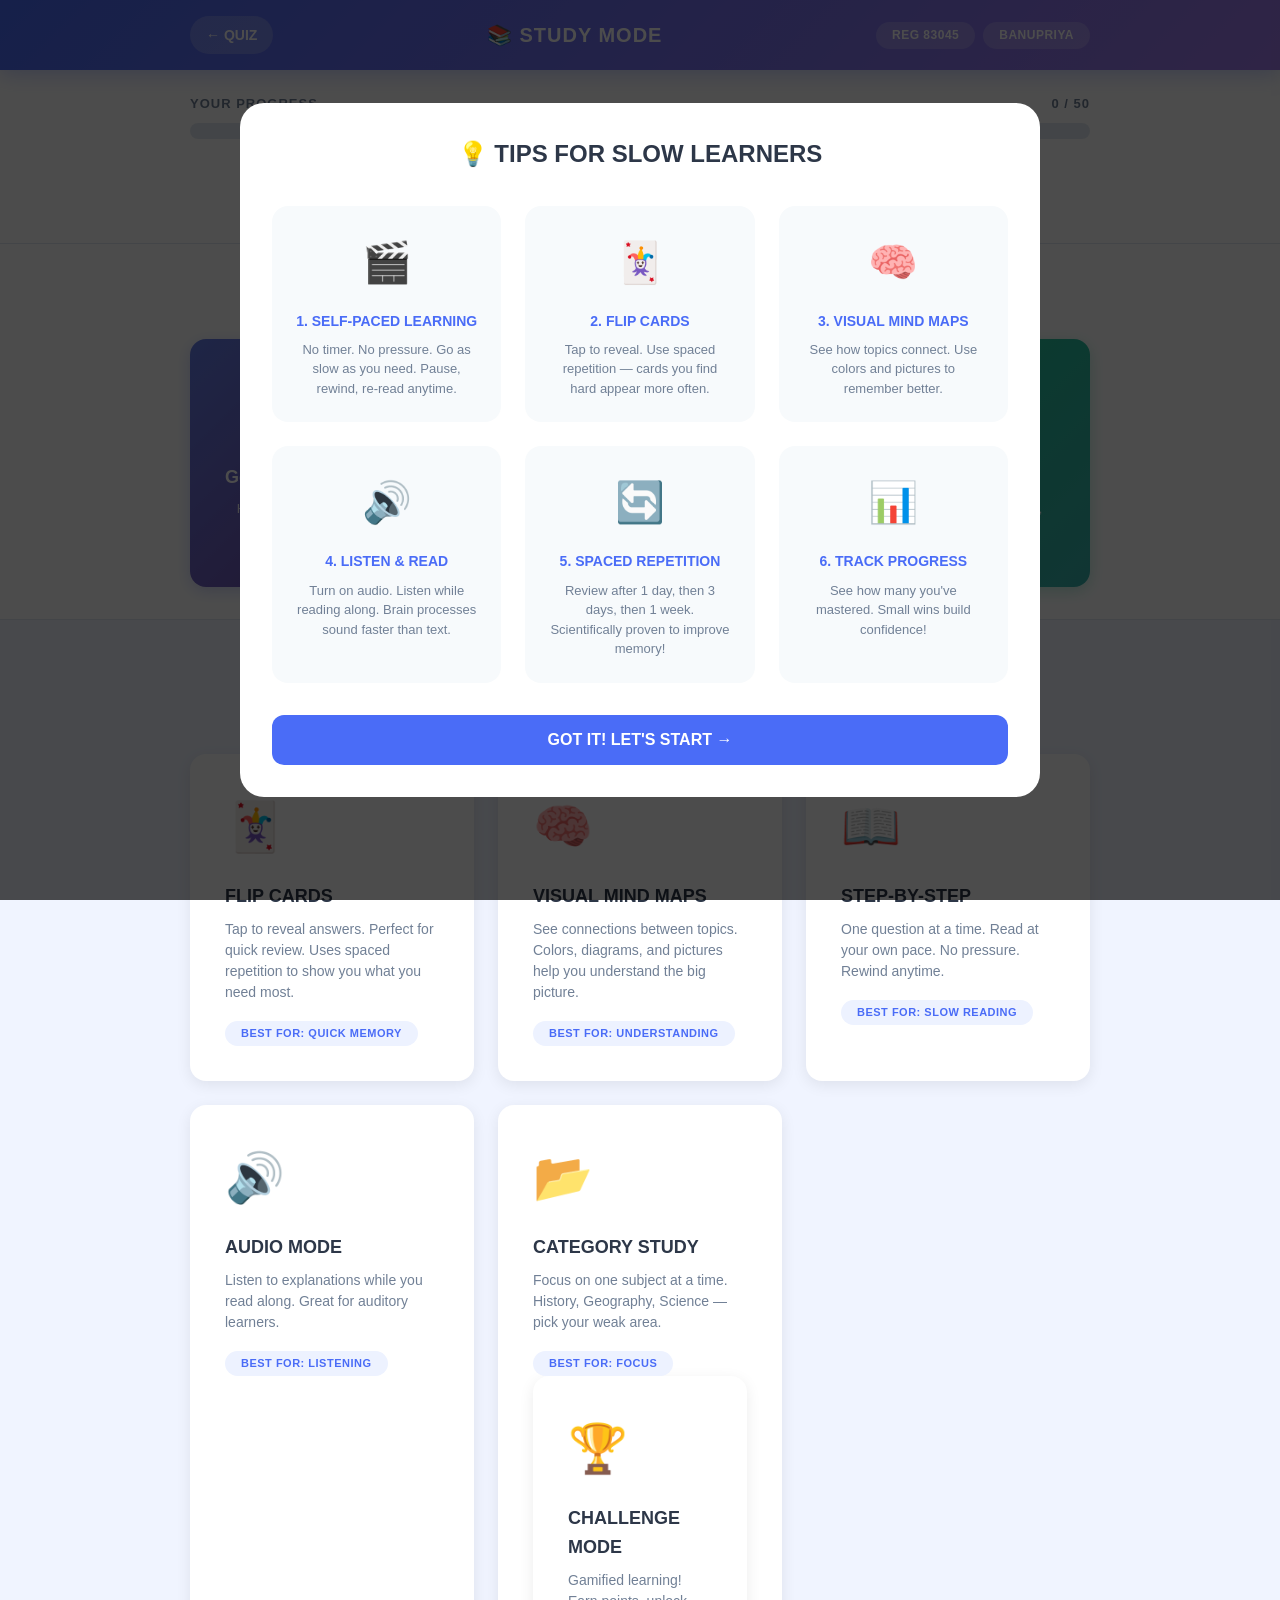
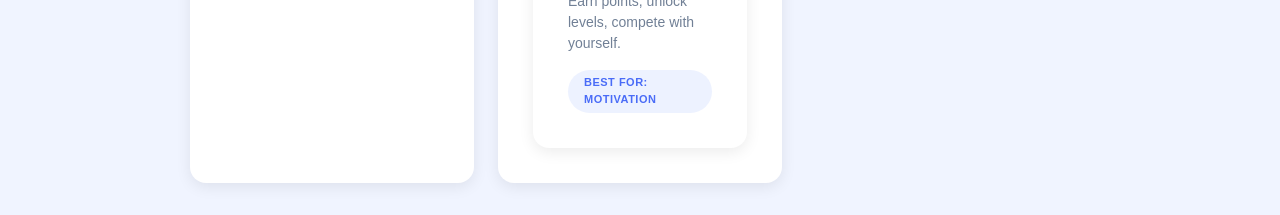
==== study.html @ 8442267d "Add study mode with slow-learner features and resources" ====
<!DOCTYPE html>
<html lang="en">
<head>
    <meta charset="UTF-8">
    <meta name="viewport" content="width=device-width, initial-scale=1.0">
    <title>PSG Polytechnic — Study Mode (Slow Learner Friendly)</title>
    <link rel="stylesheet" href="css/study.css">
</head>
<body>

    <!-- ═══════ HEADER ═══════ -->
    <header class="study-header">
        <div class="header-inner">
            <a href="index.html" class="back-btn">← QUIZ</a>
            <h1 class="header-title">📚 STUDY MODE</h1>
            <div class="header-info">
                <span class="reg-chip">REG 83045</span>
                <span class="name-chip">BANUPRIYA</span>
            </div>
        </div>
    </header>

    <!-- ═══════ PROGRESS BAR ═══════ -->
    <div class="progress-section">
        <div class="progress-inner">
            <div class="progress-label">
                <span>YOUR PROGRESS</span>
                <span id="progress-text">0 / 1000</span>
            </div>
            <div class="progress-bar">
                <div class="progress-fill" id="progress-fill"></div>
            </div>
            <div class="progress-stats">
                <div class="stat">
                    <span class="stat-num" id="stat-mastered">0</span>
                    <span class="stat-label">MASTERED</span>
                </div>
                <div class="stat">
                    <span class="stat-num" id="stat-learning">0</span>
                    <span class="stat-label">LEARNING</span>
                </div>
                <div class="stat">
                    <span class="stat-num" id="stat-new">1000</span>
                    <span class="stat-label">NEW</span>
                </div>
            </div>
        </div>
    </div>

    <!-- ═══════ STUDY RESOURCES ═══════ -->
    <div class="resources-section">
        <div class="resources-inner">
            <h2 class="section-title">⭐ STUDY RESOURCES</h2>
            <div class="resources-grid">
                <a href="study.html?cat=HISTORY" class="resource-card">
                    <div class="resource-icon">📚</div>
                    <h3>General Studies</h3>
                    <p>History, Geography, Polity, Economics, Science</p>
                </a>
                <a href="study.html?cat=APTITUDE" class="resource-card">
                    <div class="resource-icon">🔢</div>
                    <h3>Aptitude</h3>
                    <p>Maths, Reasoning, Problem Solving</p>
                </a>
                <a href="study.html?cat=TAMIL" class="resource-card">
                    <div class="resource-icon">📝</div>
                    <h3>Tamil Grammar</h3>
                    <p>இலக்கணம், சொல், பொருள், அணி</p>
                </a>
                <a href="study.html?cat=COMPUTER" class="resource-card">
                    <div class="resource-icon">💻</div>
                    <h3>Computer</h3>
                    <p>MS Office, Internet, Basics, Hardware</p>
                </a>
            </div>
        </div>
    </div>

    <!-- ═══════ MODE SELECTOR ═══════ -->
    <div class="mode-section">
        <div class="mode-inner">
            <h2 class="section-title">CHOOSE YOUR LEARNING MODE</h2>
            <p class="section-subtitle">Pick what works best for you right now. You can switch anytime!</p>
            
            <div class="mode-grid">
                <!-- FLIP CARDS -->
                <div class="mode-card" onclick="startMode('flipcards')">
                    <div class="mode-icon">🃏</div>
                    <h3>FLIP CARDS</h3>
                    <p>Tap to reveal answers. Perfect for quick review. Uses spaced repetition to show you what you need most.</p>
                    <div class="mode-tag">BEST FOR: Quick Memory</div>
                </div>

                <!-- VISUAL MIND MAPS -->
                <div class="mode-card" onclick="startMode('mindmap')">
                    <div class="mode-icon">🧠</div>
                    <h3>VISUAL MIND MAPS</h3>
                    <p>See connections between topics. Colors, diagrams, and pictures help you understand the big picture.</p>
                    <div class="mode-tag">BEST FOR: Understanding</div>
                </div>

                <!-- STEP-BY-STEP -->
                <div class="mode-card" onclick="startMode('stepbystep')">
                    <div class="mode-icon">📖</div>
                    <h3>STEP-BY-STEP</h3>
                    <p>One question at a time. Read at your own pace. No pressure. Rewind anytime.</p>
                    <div class="mode-tag">BEST FOR: Slow Reading</div>
                </div>

                <!-- AUDIO MODE -->
                <div class="mode-card" onclick="startMode('audio')">
                    <div class="mode-icon">🔊</div>
                    <h3>AUDIO MODE</h3>
                    <p>Listen to explanations while you read along. Great for auditory learners.</p>
                    <div class="mode-tag">BEST FOR: Listening</div>
                </div>

                <!-- CATEGORY STUDY -->
                <div class="mode-card" onclick="startMode('category')">
                    <div class="mode-icon">📂</div>
                    <h3>CATEGORY STUDY</h3>
                    <p>Focus on one subject at a time. History, Geography, Science — pick your weak area.</p>
                    <div class="mode-tag">BEST FOR: Focus</div>
                </li>

                <!-- CHALLENGE MODE -->
                <div class="mode-card" onclick="startMode('challenge')">
                    <div class="mode-icon">🏆</div>
                    <h3>CHALLENGE MODE</h3>
                    <p>Gamified learning! Earn points, unlock levels, compete with yourself.</p>
                    <div class="mode-tag">BEST FOR: Motivation</div>
                </div>
            </div>
        </div>
    </div>

    <!-- ═══════ STUDY AREA (Hidden initially) ═══════ -->
    <div class="study-area" id="study-area" style="display:none;">
        <div class="study-inner">
            
            <!-- TOP CONTROLS -->
            <div class="study-controls">
                <button class="ctrl-btn" onclick="prevCard()">← PREV</button>
                <div class="ctrl-center">
                    <span id="card-counter">1 / 10</span>
                    <span id="mode-label">FLIP CARDS</span>
                </div>
                <button class="ctrl-btn" onclick="nextCard()">NEXT →</button>
            </div>

            <!-- CATEGORY SELECTOR -->
            <div class="category-bar" id="category-bar">
                <button class="cat-btn active" data-cat="all">ALL</button>
                <button class="cat-btn" data-cat="HISTORY">📜 HISTORY</button>
                <button class="cat-btn" data-cat="GEOGRAPHY">🌍 GEOGRAPHY</button>
                <button class="cat-btn" data-cat="POLITY">⚖️ POLITY</button>
                <button class="cat-btn" data-cat="ECONOMICS">💰 ECONOMICS</button>
                <button class="cat-btn" data-cat="SCIENCE">🔬 SCIENCE</button>
                <button class="cat-btn" data-cat="COMPUTER">💻 COMPUTER</button>
                <button class="cat-btn" data-cat="TAMIL">🏮 TAMIL GK</button>
                <button class="cat-btn" data-cat="CURRENT">📰 CURRENT</button>
                <button class="cat-btn" data-cat="APTITUDE">🧮 APTITUDE</button>
            </div>

            <!-- FLIP CARD DISPLAY -->
            <div class="flipcard-container" id="flipcard-container">
                <div class="flipcard" id="flipcard" onclick="flipCard()">
                    <div class="flipcard-front">
                        <div class="card-category" id="card-category">HISTORY</div>
                        <div class="card-number" id="card-number">Q1</div>
                        <div class="card-question" id="card-question">Loading question...</div>
                        <div class="card-hint">TAP TO REVEAL ANSWER</div>
                        <button class="speak-btn" onclick="event.stopPropagation(); speakQuestion()">🔊 LISTEN</button>
                    </div>
                    <div class="flipcard-back">
                        <div class="card-answer-label">ANSWER</div>
                        <div class="card-answer" id="card-answer">Loading...</div>
                        <div class="card-explanation-label">📖 WHY? (Simple Explanation)</div>
                        <div class="card-explanation" id="card-explanation">Loading explanation...</div>
                        <div class="card-memory" id="card-memory" style="display:none">
                            <div class="memory-label">🧠 MEMORY TRICK</div>
                            <div class="card-memory-text" id="card-memory-text"></div>
                        </div>
                        <div class="card-tamil" id="card-tamil" style="display:none">
                            <div class="tamil-label">தமிழ்</div>
                            <div class="card-tamil-text" id="card-tamil-text"></div>
                        </div>
                        <button class="speak-btn" onclick="event.stopPropagation(); speakExplanation()">🔊 LISTEN</button>
                    </div>
                </div>
            </div>

            <!-- STEP-BY-STEP DISPLAY (Hidden initially) -->
            <div class="step-container" id="step-container" style="display:none;">
                <div class="step-card">
                    <div class="step-progress">
                        <span>STEP <span id="step-current">1</span> OF <span id="step-total">5</span></span>
                    </div>
                    <div class="step-category" id="step-category">HISTORY</div>
                    <div class="step-question" id="step-question">Loading...</div>
                    
                    <div class="step-options" id="step-options">
                        <!-- Options inserted by JS -->
                    </div>

                    <div class="step-explanation" id="step-explanation" style="display:none;">
                        <div class="step-answer" id="step-answer"></div>
                        <div class="step-why" id="step-why"></div>
                        <div class="step-tamil" id="step-tamil"></div>
                        <button class="speak-btn" onclick="speakStepExplanation()">🔊 LISTEN</button>
                    </div>

                    <div class="step-actions">
                        <button class="step-btn" id="step-check" onclick="checkStepAnswer()">CHECK ANSWER</button>
                        <button class="step-btn step-next" id="step-next" onclick="nextStep()" style="display:none;">NEXT →</button>
                    </div>
                </div>
            </div>

            <!-- MIND MAP DISPLAY (Hidden initially) -->
            <div class="mindmap-container" id="mindmap-container" style="display:none;">
                <div class="mindmap">
                    <div class="mindmap-center" id="mindmap-center">TOPIC</div>
                    <div class="mindmap-branches" id="mindmap-branches">
                        <!-- Branches inserted by JS -->
                    </div>
                </div>
                <div class="mindmap-info">
                    <h3 id="mindmap-title">Topic Overview</h3>
                    <div id="mindmap-details">Select a branch to learn more.</div>
                </div>
            </div>

            <!-- BOTTOM ACTIONS -->
            <div class="study-actions">
                <button class="action-btn btn-hard" onclick="markHard()">❌ HARD</button>
                <button class="action-btn btn-ok" onclick="markOk()">🔄 OK</button>
                <button class="action-btn btn-easy" onclick="markEasy()">✅ EASY</button>
            </div>

            <!-- AUDIO PLAYER BAR -->
            <div class="audio-bar" id="audio-bar" style="display:none;">
                <div class="audio-inner">
                    <button class="audio-play" id="audio-play" onclick="toggleAudio()">▶</button>
                    <div class="audio-progress">
                        <div class="audio-fill" id="audio-fill"></div>
                    </div>
                    <span class="audio-speed" id="audio-speed" onclick="changeSpeed()">1x</span>
                    <label class="audio-toggle">
                        <input type="checkbox" id="auto-read" checked> AUTO-READ
                    </label>
                </div>
            </div>

        </div>
    </div>

    <!-- ═══════ SLOW LEARNER TIPS POPUP ═══════ -->
    <div class="tips-popup" id="tips-popup" style="display:none;">
        <div class="tips-content">
            <h2>💡 TIPS FOR SLOW LEARNERS</h2>
            <div class="tips-grid">
                <div class="tip-card">
                    <div class="tip-icon">🎬</div>
                    <h4>1. SELF-PACED LEARNING</h4>
                    <p>No timer. No pressure. Go as slow as you need. Pause, rewind, re-read anytime.</p>
                </div>
                <div class="tip-card">
                    <div class="tip-icon">🃏</div>
                    <h4>2. FLIP CARDS</h4>
                    <p>Tap to reveal. Use spaced repetition — cards you find hard appear more often.</p>
                </div>
                <div class="tip-card">
                    <div class="tip-icon">🧠</div>
                    <h4>3. VISUAL MIND MAPS</h4>
                    <p>See how topics connect. Use colors and pictures to remember better.</p>
                </div>
                <div class="tip-card">
                    <div class="tip-icon">🔊</div>
                    <h4>4. LISTEN & READ</h4>
                    <p>Turn on audio. Listen while reading along. Brain processes sound faster than text.</p>
                </div>
                <div class="tip-card">
                    <div class="tip-icon">🔄</div>
                    <h4>5. SPACED REPETITION</h4>
                    <p>Review after 1 day, then 3 days, then 1 week. Scientifically proven to improve memory!</p>
                </div>
                <div class="tip-card">
                    <div class="tip-icon">📊</div>
                    <h4>6. TRACK PROGRESS</h4>
                    <p>See how many you've mastered. Small wins build confidence!</p>
                </div>
            </div>
            <button class="tips-close" onclick="closeTips()">GOT IT! LET'S START →</button>
        </div>
    </div>

    <!-- ═══════ MIND MAP POPUP ═══════ -->
    <div class="mindmap-popup" id="mindmap-popup" style="display:none;">
        <div class="mindmap-popup-content">
            <button class="popup-close" onclick="closeMindmap()">×</button>
            <h3 id="mindmap-popup-title">Topic</h3>
            <div id="mindmap-popup-body">Details here...</div>
            <button class="speak-btn" onclick="speakMindmap()">🔊 LISTEN</button>
        </div>
    </div>

    <script src="js/study.js"></script>
</body>
</html>
---- css/study.css ----
/* ═══════════════════════════════════════════════════════════════
   STUDY MODE — SLOW LEARNER FRIENDLY DESIGN
   Visual-first, clean, colorful, easy to read
   ═══════════════════════════════════════════════════════════════ */

:root {
    /* Warm, friendly colors */
    --bg: #f0f4ff;
    --card-bg: #ffffff;
    --primary: #4a6cf7;
    --primary-light: #7b93fa;
    --secondary: #f68d1f;
    --accent: #20c997;
    --text: #2d3748;
    --text-light: #718096;
    --success: #48bb78;
    --warning: #ecc94b;
    --danger: #fc8181;
    --purple: #9f7aea;
    --pink: #ed64a6;
    
    /* Spacing */
    --sp-xs: 4px;
    --sp-sm: 8px;
    --sp-md: 16px;
    --sp-lg: 24px;
    --sp-xl: 32px;
    --sp-xxl: 48px;
    
    /* Rounded corners */
    --r-sm: 8px;
    --r-md: 12px;
    --r-lg: 16px;
    --r-xl: 24px;
    --r-full: 9999px;
}

* {
    margin: 0;
    padding: 0;
    box-sizing: border-box;
}

body {
    font-family: 'Segoe UI', Arial, sans-serif;
    background: var(--bg);
    color: var(--text);
    line-height: 1.6;
    min-height: 100vh;
}

/* ═══════ HEADER ═══════ */
.study-header {
    background: linear-gradient(135deg, var(--primary) 0%, var(--purple) 100%);
    color: white;
    padding: var(--sp-md) var(--sp-lg);
    position: sticky;
    top: 0;
    z-index: 100;
    box-shadow: 0 4px 20px rgba(74, 108, 247, 0.3);
}

.header-inner {
    max-width: 900px;
    margin: 0 auto;
    display: flex;
    align-items: center;
    justify-content: space-between;
    gap: var(--sp-md);
}

.back-btn {
    color: white;
    text-decoration: none;
    font-weight: 700;
    font-size: 14px;
    padding: var(--sp-sm) var(--sp-md);
    background: rgba(255,255,255,0.2);
    border-radius: var(--r-full);
    transition: all 0.3s;
}

.back-btn:hover {
    background: rgba(255,255,255,0.3);
    transform: translateX(-4px);
}

.header-title {
    font-size: 20px;
    font-weight: 800;
    letter-spacing: 1px;
}

.header-info {
    display: flex;
    gap: var(--sp-sm);
}

.reg-chip, .name-chip {
    padding: var(--sp-xs) var(--sp-md);
    background: rgba(255,255,255,0.2);
    border-radius: var(--r-full);
    font-size: 12px;
    font-weight: 700;
    letter-spacing: 0.5px;
}

/* ═══════ PROGRESS SECTION ═══════ */
.progress-section {
    background: white;
    padding: var(--sp-lg);
    border-bottom: 1px solid #e2e8f0;
}

.progress-inner {
    max-width: 900px;
    margin: 0 auto;
}

.progress-label {
    display: flex;
    justify-content: space-between;
    margin-bottom: var(--sp-sm);
    font-weight: 700;
    font-size: 13px;
    color: var(--text-light);
    text-transform: uppercase;
    letter-spacing: 1px;
}

.progress-bar {
    height: 16px;
    background: #e2e8f0;
    border-radius: var(--r-full);
    overflow: hidden;
    margin-bottom: var(--sp-md);
}

.progress-fill {
    height: 100%;
    background: linear-gradient(90deg, var(--primary) 0%, var(--accent) 100%);
    border-radius: var(--r-full);
    transition: width 0.5s ease;
    width: 0%;
}

.progress-stats {
    display: flex;
    justify-content: space-around;
    gap: var(--sp-md);
}

.stat {
    text-align: center;
}

.stat-num {
    display: block;
    font-size: 24px;
    font-weight: 800;
    color: var(--primary);
}

.stat-label {
    font-size: 11px;
    color: var(--text-light);
    text-transform: uppercase;
    letter-spacing: 1px;
}

/* ═══════ STUDY RESOURCES ═══════ */
.resources-section {
    padding: var(--sp-xl) var(--sp-lg);
    background: white;
    border-bottom: 1px solid #e2e8f0;
}

.resources-inner {
    max-width: 900px;
    margin: 0 auto;
}

.resources-grid {
    display: grid;
    grid-template-columns: repeat(auto-fit, minmax(200px, 1fr));
    gap: var(--sp-lg);
    margin-top: var(--sp-lg);
}

.resource-card {
    background: linear-gradient(135deg, #667eea 0%, #764ba2 100%);
    color: white;
    text-decoration: none;
    padding: var(--sp-xl);
    border-radius: var(--r-lg);
    text-align: center;
    transition: all 0.3s;
    box-shadow: 0 4px 15px rgba(102, 126, 234, 0.3);
}

.resource-card:nth-child(2) {
    background: linear-gradient(135deg, #f68d1f 0%, #ecab37 100%);
    box-shadow: 0 4px 15px rgba(246, 141, 31, 0.3);
}

.resource-card:nth-child(3) {
    background: linear-gradient(135deg, #ed64a6 0%, #d53f8c 100%);
    box-shadow: 0 4px 15px rgba(237, 100, 166, 0.3);
}

.resource-card:nth-child(4) {
    background: linear-gradient(135deg, #20c997 0%, #38b2ac 100%);
    box-shadow: 0 4px 15px rgba(32, 201, 151, 0.3);
}

.resource-card:hover {
    transform: translateY(-6px) scale(1.02);
    box-shadow: 0 12px 30px rgba(0,0,0,0.2);
}

.resource-icon {
    font-size: 48px;
    margin-bottom: var(--sp-md);
}

.resource-card h3 {
    font-size: 18px;
    font-weight: 800;
    margin-bottom: var(--sp-sm);
}

.resource-card p {
    font-size: 13px;
    opacity: 0.9;
    line-height: 1.4;
}

/* ═══════ MODE SELECTOR ═══════ */
.mode-section {
    padding: var(--sp-xl) var(--sp-lg);
}

.mode-inner {
    max-width: 900px;
    margin: 0 auto;
}

.section-title {
    font-size: 24px;
    font-weight: 800;
    text-align: center;
    margin-bottom: var(--sp-sm);
    color: var(--text);
}

.section-subtitle {
    text-align: center;
    color: var(--text-light);
    margin-bottom: var(--sp-xl);
    font-size: 15px;
}

.mode-grid {
    display: grid;
    grid-template-columns: repeat(auto-fit, minmax(260px, 1fr));
    gap: var(--sp-lg);
}

.mode-card {
    background: white;
    border-radius: var(--r-lg);
    padding: var(--sp-xl);
    cursor: pointer;
    transition: all 0.3s;
    border: 3px solid transparent;
    box-shadow: 0 4px 15px rgba(0,0,0,0.08);
}

.mode-card:hover {
    transform: translateY(-6px);
    box-shadow: 0 12px 30px rgba(74, 108, 247, 0.2);
    border-color: var(--primary);
}

.mode-icon {
    font-size: 48px;
    margin-bottom: var(--sp-md);
}

.mode-card h3 {
    font-size: 18px;
    font-weight: 800;
    margin-bottom: var(--sp-sm);
    color: var(--text);
}

.mode-card p {
    font-size: 14px;
    color: var(--text-light);
    line-height: 1.5;
    margin-bottom: var(--sp-md);
}

.mode-tag {
    display: inline-block;
    padding: var(--sp-xs) var(--sp-md);
    background: #edf2ff;
    color: var(--primary);
    border-radius: var(--r-full);
    font-size: 11px;
    font-weight: 700;
    text-transform: uppercase;
    letter-spacing: 0.5px;
}

/* ═══════ STUDY AREA ═══════ */
.study-area {
    padding: var(--sp-lg);
}

.study-inner {
    max-width: 900px;
    margin: 0 auto;
}

/* ═══════ STUDY CONTROLS ═══════ */
.study-controls {
    display: flex;
    align-items: center;
    justify-content: space-between;
    margin-bottom: var(--sp-lg);
    gap: var(--sp-md);
}

.ctrl-btn {
    padding: var(--sp-md) var(--sp-lg);
    background: white;
    border: 2px solid #e2e8f0;
    border-radius: var(--r-md);
    font-weight: 700;
    font-size: 14px;
    cursor: pointer;
    transition: all 0.3s;
    color: var(--text);
}

.ctrl-btn:hover {
    background: var(--primary);
    color: white;
    border-color: var(--primary);
}

.ctrl-center {
    text-align: center;
}

#card-counter {
    display: block;
    font-size: 20px;
    font-weight: 800;
    color: var(--primary);
}

#mode-label {
    font-size: 12px;
    color: var(--text-light);
    text-transform: uppercase;
    letter-spacing: 1px;
}

/* ═══════ CATEGORY BAR ═══════ */
.category-bar {
    display: flex;
    flex-wrap: wrap;
    gap: var(--sp-sm);
    margin-bottom: var(--sp-xl);
    justify-content: center;
}

.cat-btn {
    padding: var(--sp-sm) var(--sp-md);
    background: white;
    border: 2px solid #e2e8f0;
    border-radius: var(--r-full);
    font-size: 12px;
    font-weight: 700;
    cursor: pointer;
    transition: all 0.3s;
    color: var(--text);
}

.cat-btn:hover, .cat-btn.active {
    background: var(--primary);
    color: white;
    border-color: var(--primary);
}

/* ═══════ FLIP CARD ═══════ */
.flipcard-container {
    perspective: 1000px;
    margin-bottom: var(--sp-xl);
}

.flipcard {
    width: 100%;
    min-height: 400px;
    position: relative;
    transition: transform 0.6s;
    transform-style: preserve-3d;
    cursor: pointer;
}

.flipcard.flipped {
    transform: rotateY(180deg);
}

.flipcard-front, .flipcard-back {
    position: absolute;
    width: 100%;
    min-height: 400px;
    backface-visibility: hidden;
    border-radius: var(--r-xl);
    padding: var(--sp-xl);
    box-shadow: 0 8px 30px rgba(0,0,0,0.12);
}

.flipcard-front {
    background: linear-gradient(135deg, #667eea 0%, #764ba2 100%);
    color: white;
    display: flex;
    flex-direction: column;
    align-items: center;
    justify-content: center;
    text-align: center;
}

.flipcard-back {
    background: white;
    color: var(--text);
    transform: rotateY(180deg);
    overflow-y: auto;
}

.card-category {
    position: absolute;
    top: var(--sp-md);
    left: var(--sp-md);
    padding: var(--sp-xs) var(--sp-md);
    background: rgba(255,255,255,0.2);
    border-radius: var(--r-full);
    font-size: 12px;
    font-weight: 700;
    text-transform: uppercase;
    letter-spacing: 1px;
}

.card-number {
    position: absolute;
    top: var(--sp-md);
    right: var(--sp-md);
    font-size: 14px;
    font-weight: 700;
    opacity: 0.8;
}

.card-question {
    font-size: 22px;
    font-weight: 700;
    line-height: 1.4;
    max-width: 600px;
    margin: var(--sp-xl) 0;
}

.card-hint {
    font-size: 12px;
    opacity: 0.7;
    text-transform: uppercase;
    letter-spacing: 2px;
    margin-top: auto;
}

.speak-btn {
    position: absolute;
    bottom: var(--sp-md);
    right: var(--sp-md);
    padding: var(--sp-sm) var(--sp-md);
    background: rgba(255,255,255,0.2);
    border: none;
    border-radius: var(--r-full);
    color: inherit;
    font-size: 12px;
    font-weight: 700;
    cursor: pointer;
    transition: all 0.3s;
}

.speak-btn:hover {
    background: rgba(255,255,255,0.3);
}

.flipcard-back .speak-btn {
    position: relative;
    bottom: auto;
    right: auto;
    margin-top: var(--sp-md);
    background: var(--primary);
    color: white;
}

.card-answer-label, .card-explanation-label, .card-memory-label, .card-tamil-label {
    font-size: 12px;
    font-weight: 700;
    text-transform: uppercase;
    letter-spacing: 1px;
    color: var(--text-light);
    margin-bottom: var(--sp-sm);
}

.card-answer {
    font-size: 28px;
    font-weight: 800;
    color: var(--accent);
    margin-bottom: var(--sp-lg);
    padding: var(--sp-md);
    background: #f0fff4;
    border-radius: var(--r-md);
    border-left: 4px solid var(--accent);
}

.card-explanation {
    font-size: 16px;
    line-height: 1.7;
    color: var(--text);
    margin-bottom: var(--sp-md);
}

.card-memory {
    background: #fefcbf;
    padding: var(--sp-md);
    border-radius: var(--r-md);
    margin-bottom: var(--sp-md);
    border-left: 4px solid var(--warning);
}

.card-memory-text {
    font-size: 15px;
    font-weight: 600;
    color: #744210;
}

.card-tamil {
    background: #fed7e2;
    padding: var(--sp-md);
    border-radius: var(--r-md);
    margin-bottom: var(--sp-md);
    border-left: 4px solid var(--pink);
}

.card-tamil-text {
    font-size: 15px;
    color: #702459;
    font-style: italic;
}

.memory-label, .tamil-label {
    font-size: 11px;
    font-weight: 700;
    text-transform: uppercase;
    letter-spacing: 1px;
    margin-bottom: var(--sp-xs);
}

/* ═══════ STEP-BY-STEP MODE ═══════ */
.step-container {
    margin-bottom: var(--sp-xl);
}

.step-card {
    background: white;
    border-radius: var(--r-xl);
    padding: var(--sp-xl);
    box-shadow: 0 8px 30px rgba(0,0,0,0.12);
}

.step-progress {
    text-align: center;
    margin-bottom: var(--sp-md);
    font-size: 13px;
    color: var(--text-light);
    text-transform: uppercase;
    letter-spacing: 1px;
}

.step-category {
    text-align: center;
    padding: var(--sp-sm) var(--sp-md);
    background: #edf2ff;
    color: var(--primary);
    border-radius: var(--r-full);
    font-size: 12px;
    font-weight: 700;
    text-transform: uppercase;
    letter-spacing: 1px;
    margin-bottom: var(--sp-lg);
    display: inline-block;
    margin-left: auto;
    margin-right: auto;
    width: fit-content;
}

.step-question {
    font-size: 20px;
    font-weight: 700;
    text-align: center;
    margin-bottom: var(--sp-xl);
    line-height: 1.5;
}

.step-options {
    display: flex;
    flex-direction: column;
    gap: var(--sp-md);
    margin-bottom: var(--sp-lg);
}

.step-option {
    padding: var(--sp-md) var(--sp-lg);
    background: #f7fafc;
    border: 2px solid #e2e8f0;
    border-radius: var(--r-md);
    font-size: 16px;
    cursor: pointer;
    transition: all 0.3s;
    text-align: left;
}

.step-option:hover {
    border-color: var(--primary);
    background: #edf2ff;
}

.step-option.selected {
    border-color: var(--primary);
    background: #edf2ff;
    font-weight: 700;
}

.step-option.correct {
    border-color: var(--success);
    background: #f0fff4;
    color: #22543d;
}

.step-option.wrong {
    border-color: var(--danger);
    background: #fff5f5;
    color: #742a2a;
}

.step-explanation {
    padding: var(--sp-lg);
    background: #f0fff4;
    border-radius: var(--r-md);
    border-left: 4px solid var(--accent);
    margin-bottom: var(--sp-lg);
}

.step-answer {
    font-size: 18px;
    font-weight: 800;
    color: var(--accent);
    margin-bottom: var(--sp-md);
}

.step-why {
    font-size: 15px;
    line-height: 1.7;
    color: var(--text);
    margin-bottom: var(--sp-md);
}

.step-tamil {
    font-size: 14px;
    color: #702459;
    font-style: italic;
    padding: var(--sp-md);
    background: #fed7e2;
    border-radius: var(--r-md);
}

.step-actions {
    display: flex;
    gap: var(--sp-md);
    justify-content: center;
}

.step-btn {
    padding: var(--sp-md) var(--sp-xl);
    border: none;
    border-radius: var(--r-md);
    font-size: 16px;
    font-weight: 700;
    cursor: pointer;
    transition: all 0.3s;
}

#step-check {
    background: var(--primary);
    color: white;
}

#step-check:hover {
    background: var(--primary-light);
}

.step-next {
    background: var(--accent);
    color: white;
}

.step-next:hover {
    background: #38b2ac;
}

/* ═══════ MIND MAP ═══════ */
.mindmap-container {
    margin-bottom: var(--sp-xl);
}

.mindmap {
    background: white;
    border-radius: var(--r-xl);
    padding: var(--sp-xl);
    box-shadow: 0 8px 30px rgba(0,0,0,0.12);
    text-align: center;
    margin-bottom: var(--sp-lg);
}

.mindmap-center {
    display: inline-block;
    padding: var(--sp-md) var(--sp-xl);
    background: linear-gradient(135deg, var(--primary) 0%, var(--purple) 100%);
    color: white;
    border-radius: var(--r-full);
    font-size: 18px;
    font-weight: 800;
    margin-bottom: var(--sp-xl);
}

.mindmap-branches {
    display: flex;
    flex-wrap: wrap;
    justify-content: center;
    gap: var(--sp-md);
}

.mindmap-branch {
    padding: var(--sp-md) var(--sp-lg);
    background: white;
    border: 3px solid;
    border-radius: var(--r-lg);
    cursor: pointer;
    transition: all 0.3s;
    min-width: 150px;
    text-align: center;
}

.mindmap-branch:hover {
    transform: scale(1.05);
    box-shadow: 0 6px 20px rgba(0,0,0,0.15);
}

.mindmap-branch .branch-icon {
    font-size: 32px;
    margin-bottom: var(--sp-sm);
}

.mindmap-branch .branch-title {
    font-weight: 700;
    font-size: 14px;
}

.mindmap-branch .branch-count {
    font-size: 12px;
    color: var(--text-light);
}

.mindmap-info {
    background: white;
    border-radius: var(--r-xl);
    padding: var(--sp-xl);
    box-shadow: 0 8px 30px rgba(0,0,0,0.12);
}

.mindmap-info h3 {
    font-size: 20px;
    font-weight: 800;
    margin-bottom: var(--sp-md);
}

/* ═══════ BOTTOM ACTIONS ═══════ */
.study-actions {
    display: flex;
    gap: var(--sp-md);
    justify-content: center;
    margin-bottom: var(--sp-xl);
}

.action-btn {
    padding: var(--sp-md) var(--sp-xl);
    border: none;
    border-radius: var(--r-full);
    font-size: 16px;
    font-weight: 700;
    cursor: pointer;
    transition: all 0.3s;
    min-width: 140px;
}

.btn-hard {
    background: #fed7d7;
    color: #742a2a;
}

.btn-hard:hover {
    background: #fc8181;
    color: white;
}

.btn-ok {
    background: #fefcbf;
    color: #744210;
}

.btn-ok:hover {
    background: #ecc94b;
    color: white;
}

.btn-easy {
    background: #c6f6d5;
    color: #22543d;
}

.btn-easy:hover {
    background: #48bb78;
    color: white;
}

/* ═══════ AUDIO BAR ═══════ */
.audio-bar {
    position: fixed;
    bottom: 0;
    left: 0;
    right: 0;
    background: white;
    padding: var(--sp-md) var(--sp-lg);
    box-shadow: 0 -4px 20px rgba(0,0,0,0.1);
    z-index: 100;
}

.audio-inner {
    max-width: 900px;
    margin: 0 auto;
    display: flex;
    align-items: center;
    gap: var(--sp-md);
}

.audio-play {
    width: 48px;
    height: 48px;
    border-radius: 50%;
    background: var(--primary);
    color: white;
    border: none;
    font-size: 18px;
    cursor: pointer;
    transition: all 0.3s;
}

.audio-play:hover {
    background: var(--primary-light);
    transform: scale(1.1);
}

.audio-progress {
    flex: 1;
    height: 8px;
    background: #e2e8f0;
    border-radius: var(--r-full);
    overflow: hidden;
}

.audio-fill {
    height: 100%;
    background: var(--primary);
    border-radius: var(--r-full);
    width: 0%;
}

.audio-speed {
    padding: var(--sp-xs) var(--sp-md);
    background: #edf2ff;
    color: var(--primary);
    border-radius: var(--r-full);
    font-size: 12px;
    font-weight: 700;
    cursor: pointer;
}

.audio-toggle {
    font-size: 12px;
    color: var(--text-light);
    display: flex;
    align-items: center;
    gap: var(--sp-xs);
}

/* ═══════ TIPS POPUP ═══════ */
.tips-popup {
    position: fixed;
    top: 0;
    left: 0;
    right: 0;
    bottom: 0;
    background: rgba(0,0,0,0.7);
    display: flex;
    align-items: center;
    justify-content: center;
    z-index: 200;
    padding: var(--sp-lg);
}

.tips-content {
    background: white;
    border-radius: var(--r-xl);
    padding: var(--sp-xl);
    max-width: 800px;
    max-height: 90vh;
    overflow-y: auto;
    width: 100%;
}

.tips-content h2 {
    text-align: center;
    margin-bottom: var(--sp-xl);
    font-size: 24px;
}

.tips-grid {
    display: grid;
    grid-template-columns: repeat(auto-fit, minmax(220px, 1fr));
    gap: var(--sp-lg);
    margin-bottom: var(--sp-xl);
}

.tip-card {
    text-align: center;
    padding: var(--sp-lg);
    background: #f7fafc;
    border-radius: var(--r-lg);
}

.tip-icon {
    font-size: 40px;
    margin-bottom: var(--sp-md);
}

.tip-card h4 {
    font-size: 14px;
    margin-bottom: var(--sp-sm);
    color: var(--primary);
}

.tip-card p {
    font-size: 13px;
    color: var(--text-light);
    line-height: 1.5;
}

.tips-close {
    display: block;
    width: 100%;
    padding: var(--sp-md);
    background: var(--primary);
    color: white;
    border: none;
    border-radius: var(--r-md);
    font-size: 16px;
    font-weight: 700;
    cursor: pointer;
    transition: all 0.3s;
}

.tips-close:hover {
    background: var(--primary-light);
}

/* ═══════ MIND MAP POPUP ═══════ */
.mindmap-popup {
    position: fixed;
    top: 0;
    left: 0;
    right: 0;
    bottom: 0;
    background: rgba(0,0,0,0.7);
    display: flex;
    align-items: center;
    justify-content: center;
    z-index: 200;
    padding: var(--sp-lg);
}

.mindmap-popup-content {
    background: white;
    border-radius: var(--r-xl);
    padding: var(--sp-xl);
    max-width: 600px;
    width: 100%;
    position: relative;
}

.popup-close {
    position: absolute;
    top: var(--sp-md);
    right: var(--sp-md);
    width: 36px;
    height: 36px;
    border-radius: 50%;
    background: #e2e8f0;
    border: none;
    font-size: 20px;
    cursor: pointer;
}

/* ═══════ RESPONSIVE ═══════ */
@media (max-width: 768px) {
    .header-inner {
        flex-wrap: wrap;
        justify-content: center;
    }
    
    .mode-grid {
        grid-template-columns: 1fr;
    }
    
    .study-controls {
        flex-wrap: wrap;
        justify-content: center;
    }
    
    .flipcard-front, .flipcard-back {
        padding: var(--sp-lg);
    }
    
    .card-question {
        font-size: 18px;
    }
    
    .study-actions {
        flex-wrap: wrap;
    }
    
    .action-btn {
        min-width: 120px;
    }
}

/* ═══════ ANIMATIONS ═══════ */
@keyframes fadeIn {
    from { opacity: 0; transform: translateY(20px); }
    to { opacity: 1; transform: translateY(0); }
}

.mode-card, .flipcard, .step-card, .mindmap {
    animation: fadeIn 0.5s ease;
}

/* ═══════ SCROLLBAR ═══════ */
::-webkit-scrollbar {
    width: 10px;
}

::-webkit-scrollbar-track {
    background: #f1f1f1;
}

::-webkit-scrollbar-thumb {
    background: #c1c1c1;
    border-radius: 5px;
}

::-webkit-scrollbar-thumb:hover {
    background: #a1a1a1;
}
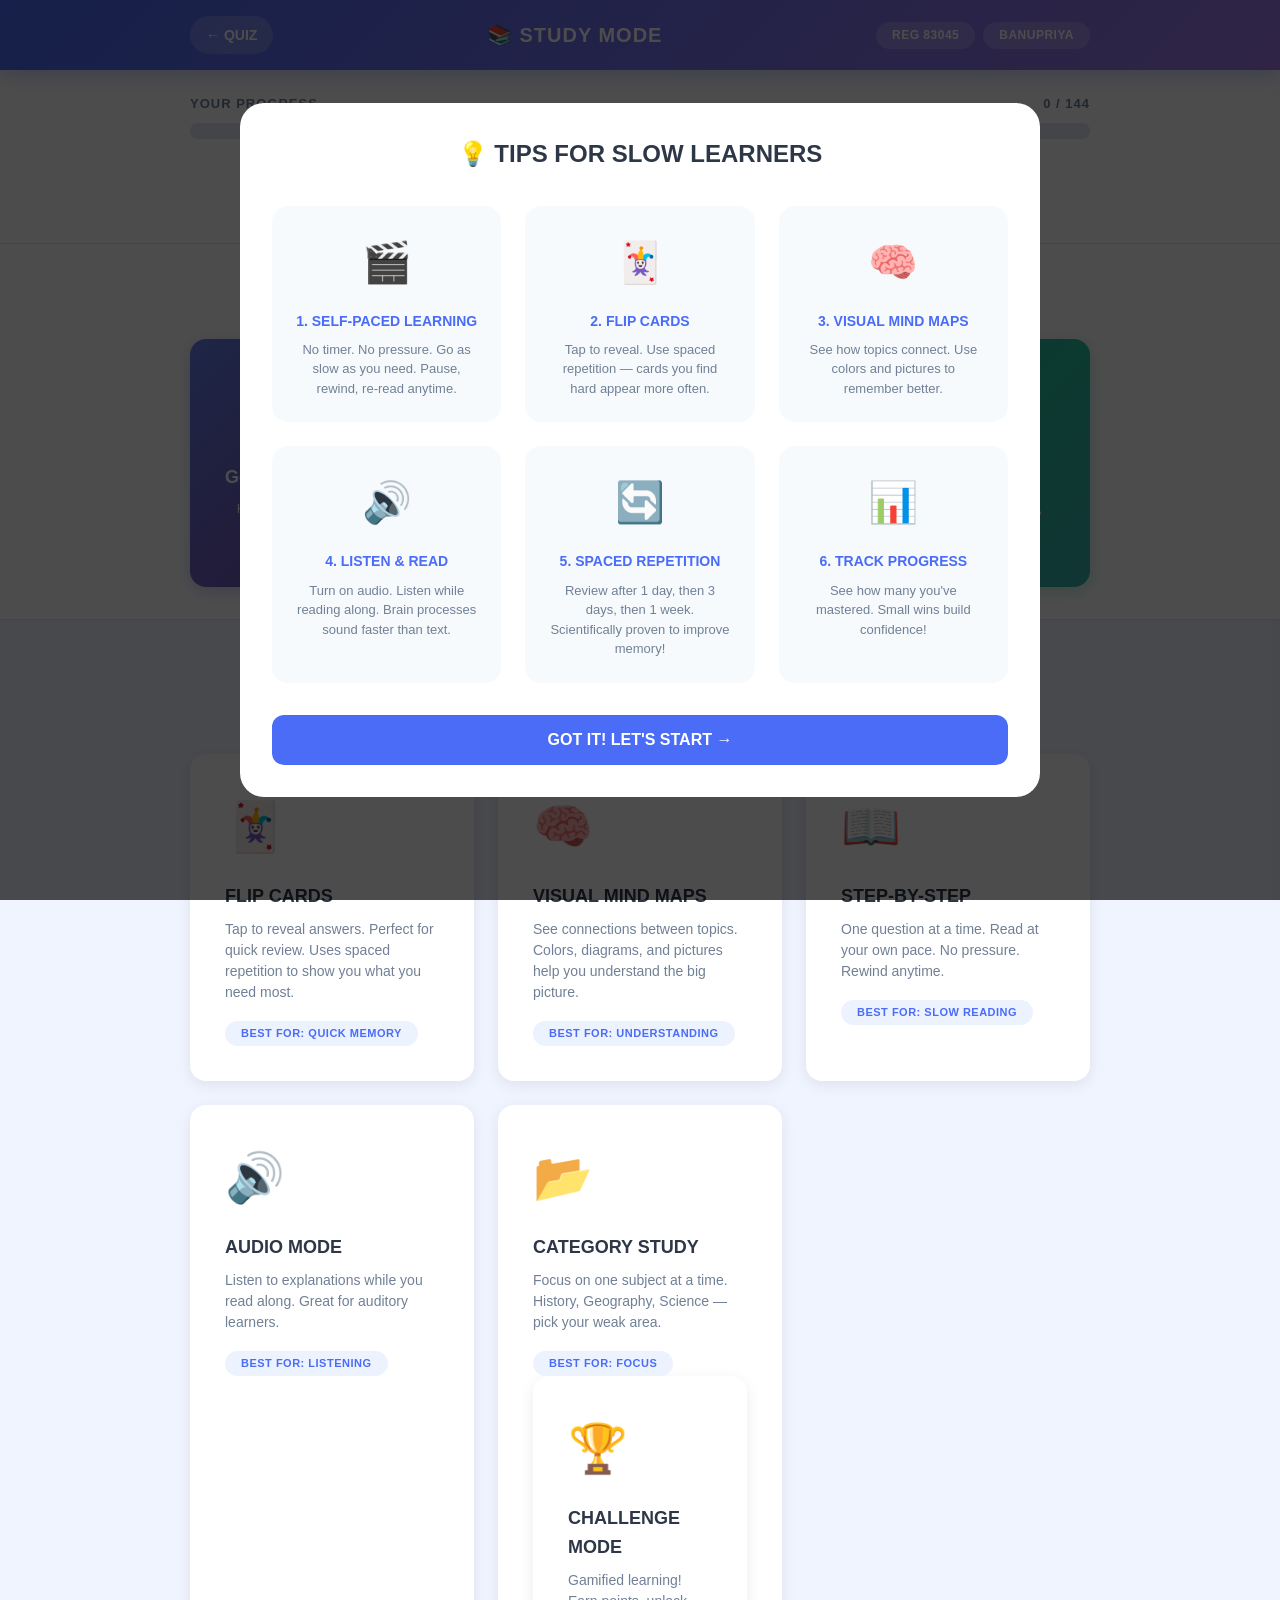
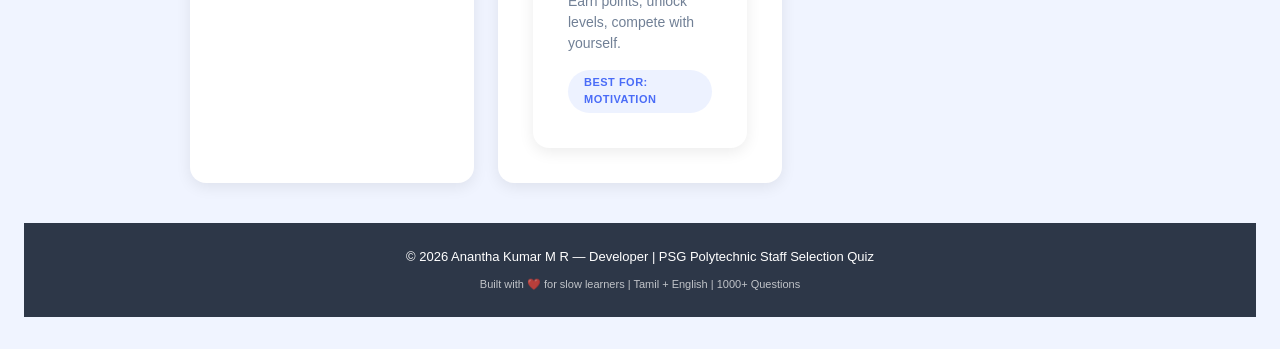
==== commit 55a56853: "Add copyright: Anantha Kumar M R - Developer" ====
--- a/study.html
+++ b/study.html
@@ -305,6 +305,12 @@
         </div>
     </div>
 
+    <!-- ═══════ FOOTER ═══════ -->
+    <footer style="background:#2d3748;color:white;text-align:center;padding:24px;margin-top:40px;font-size:13px;">
+        <p>© 2026 Anantha Kumar M R — Developer | PSG Polytechnic Staff Selection Quiz</p>
+        <p style="opacity:0.7;margin-top:8px;font-size:11px;">Built with ❤️ for slow learners | Tamil + English | 1000+ Questions</p>
+    </footer>
+
     <script src="js/study.js"></script>
 </body>
 </html>
